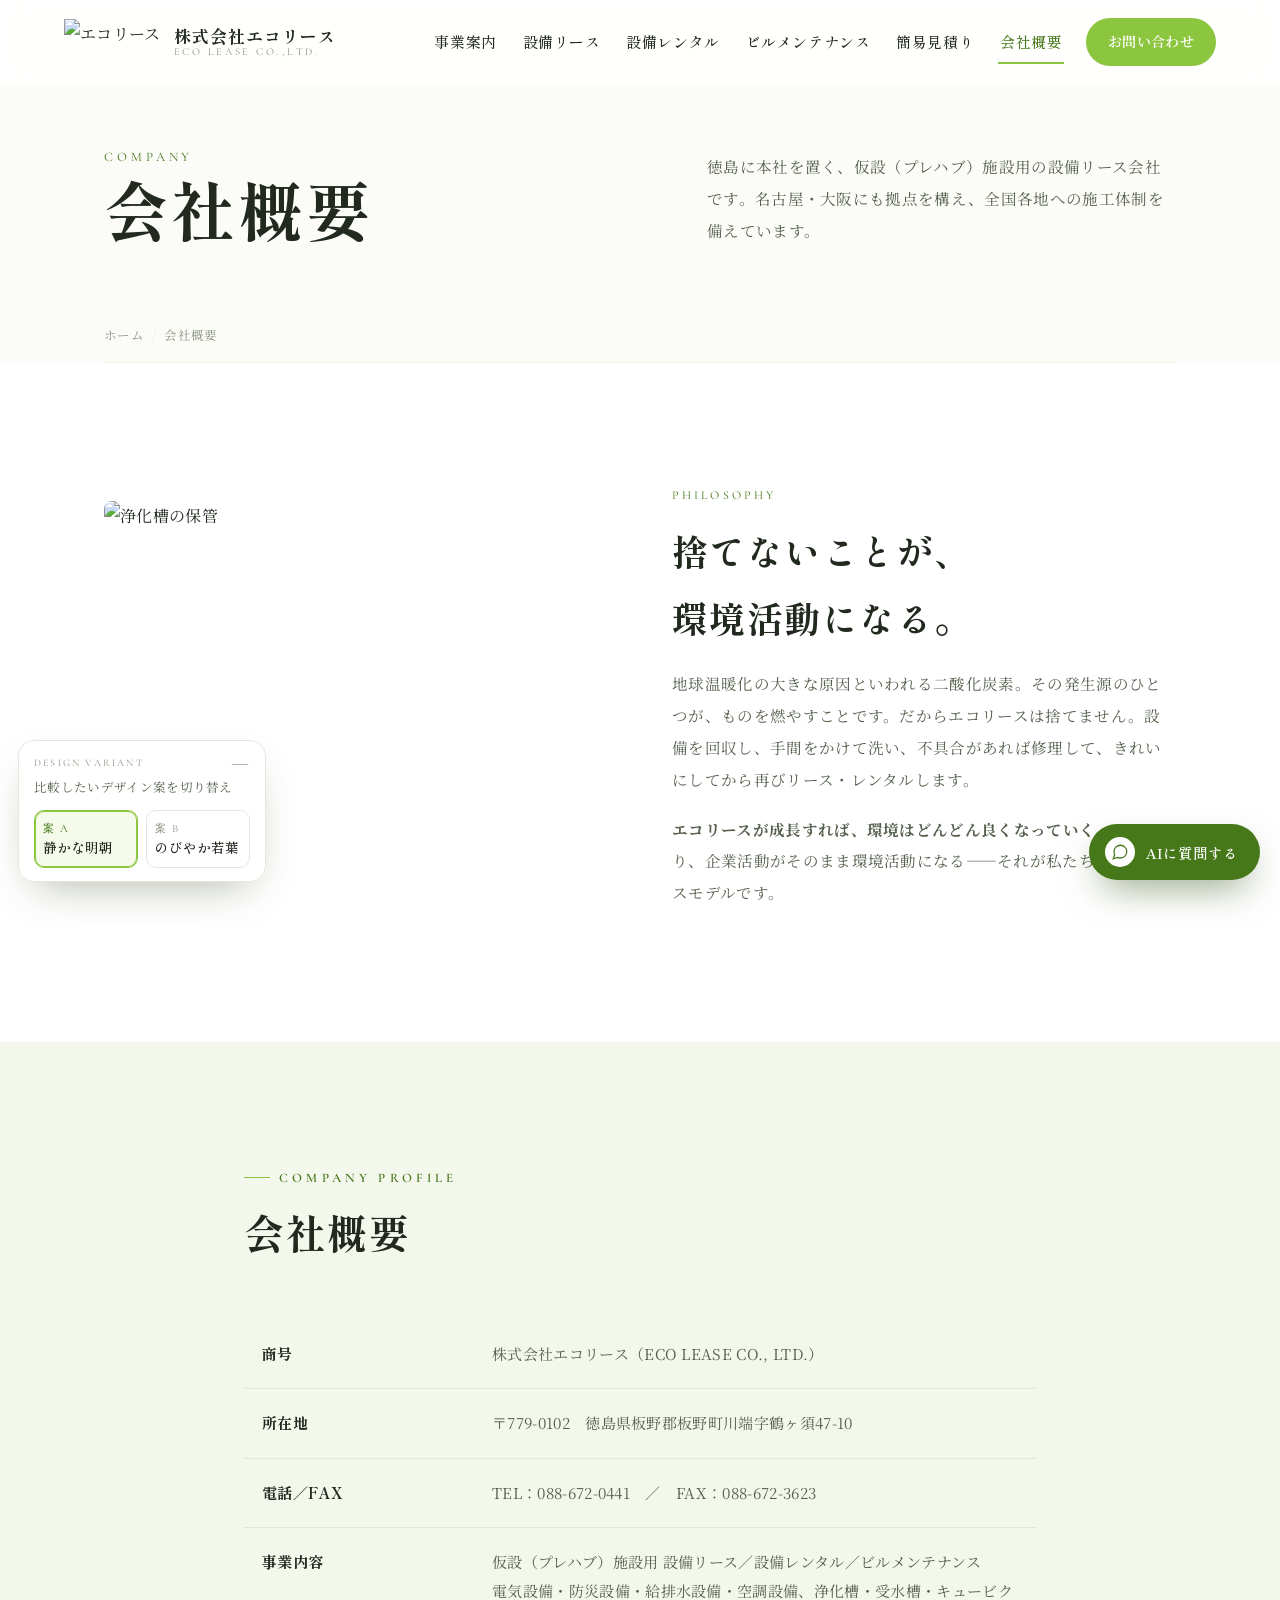
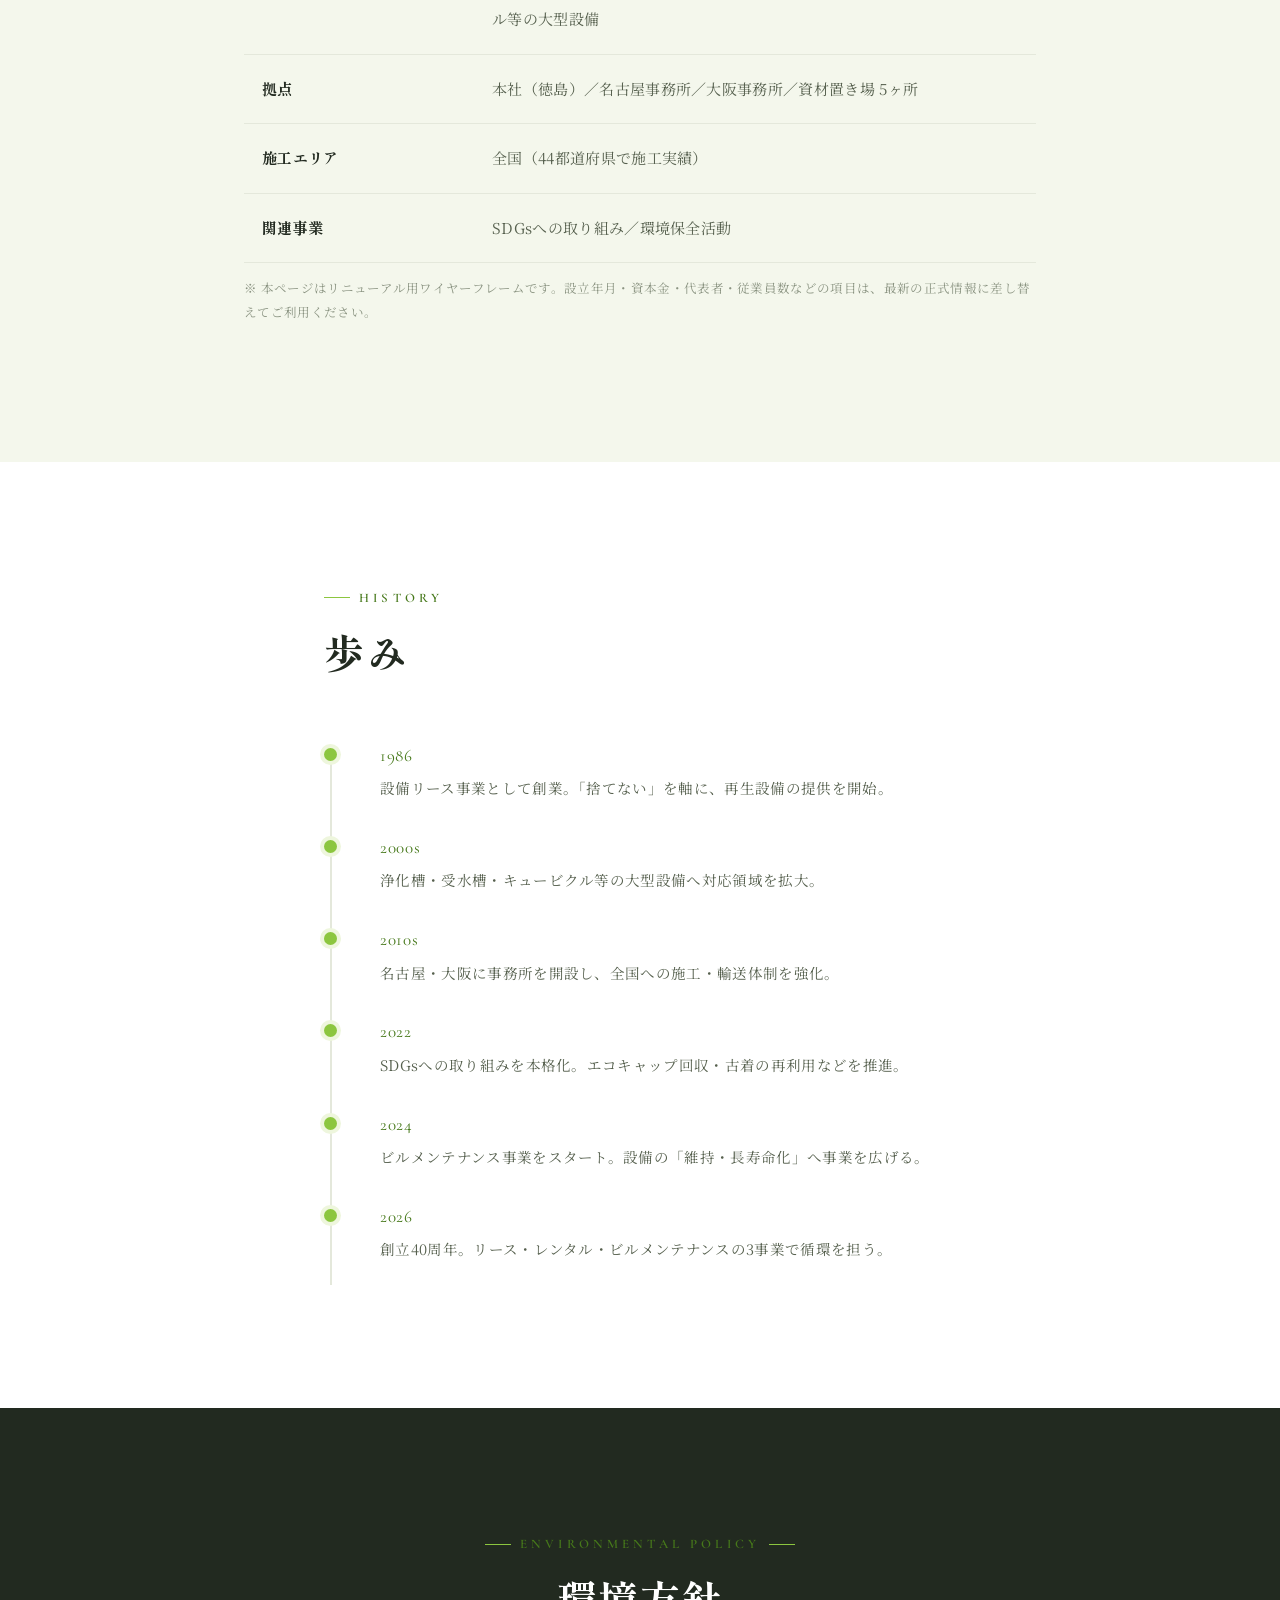
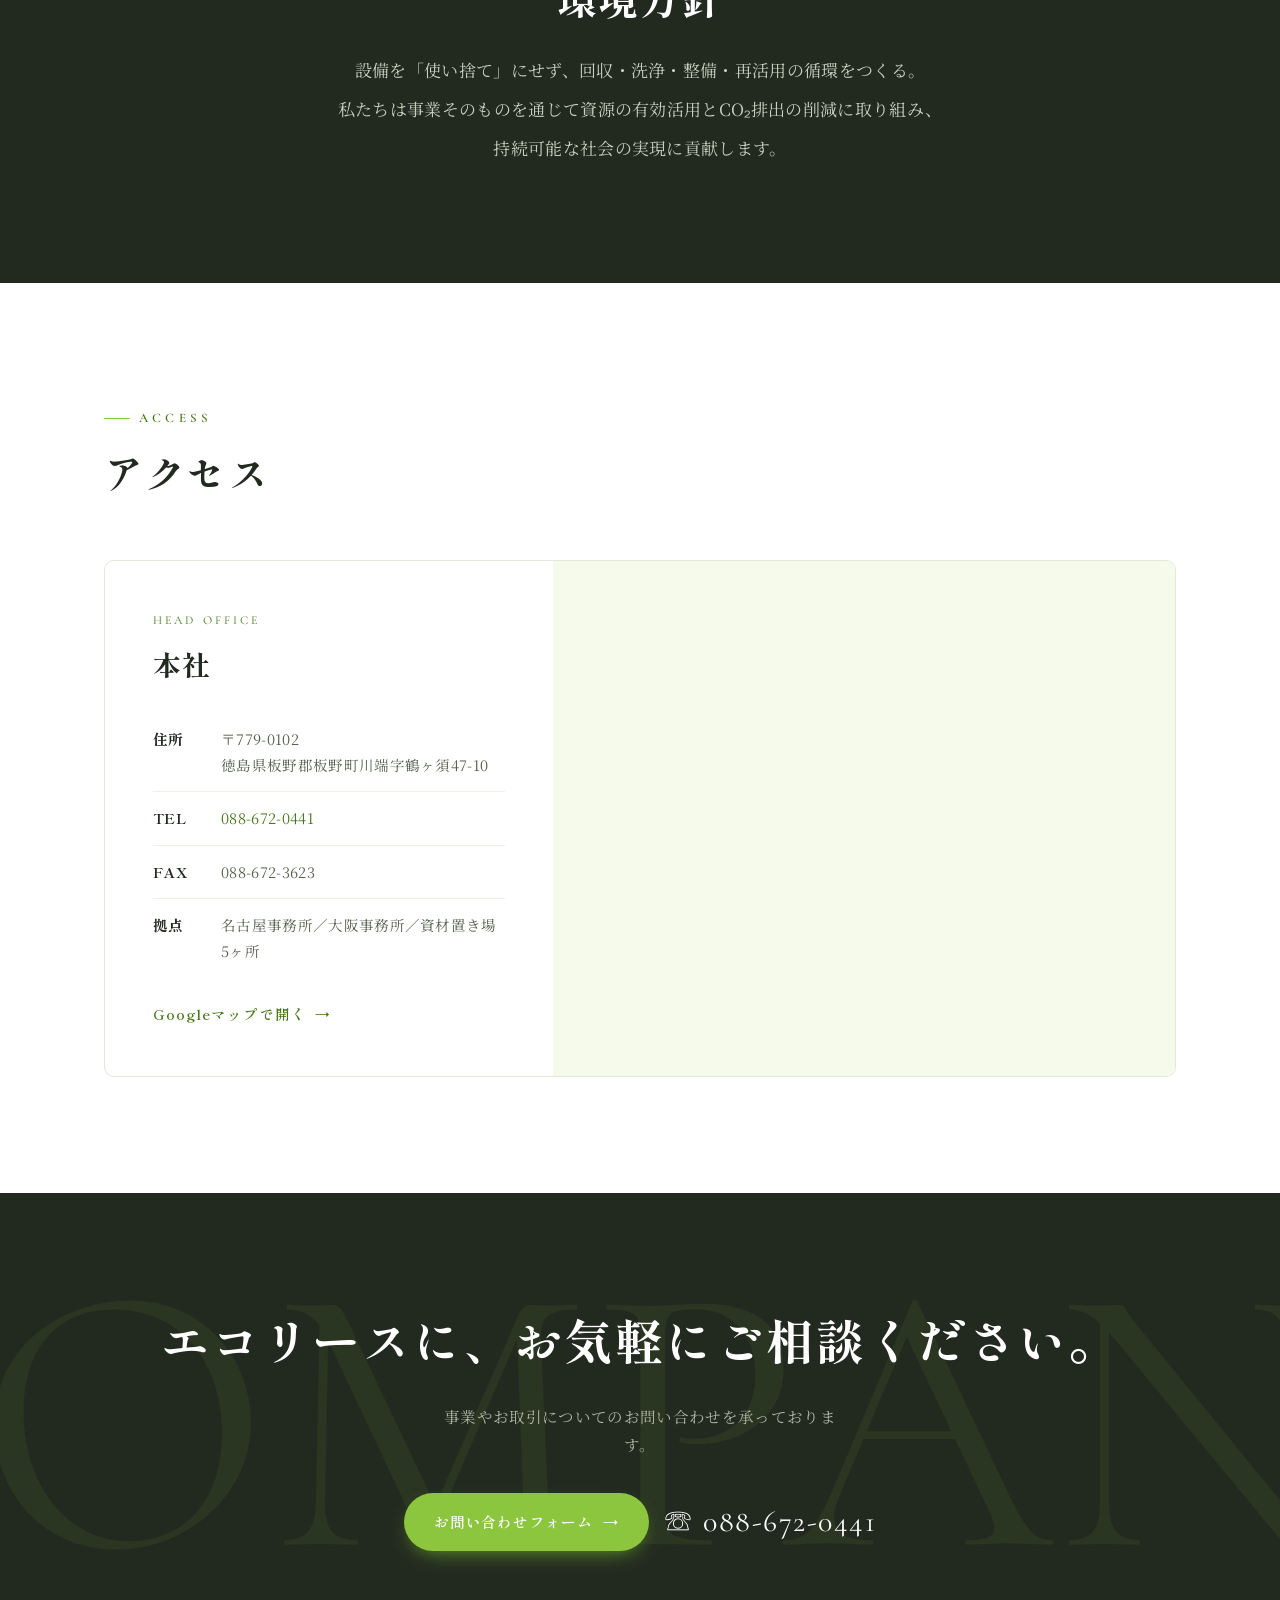
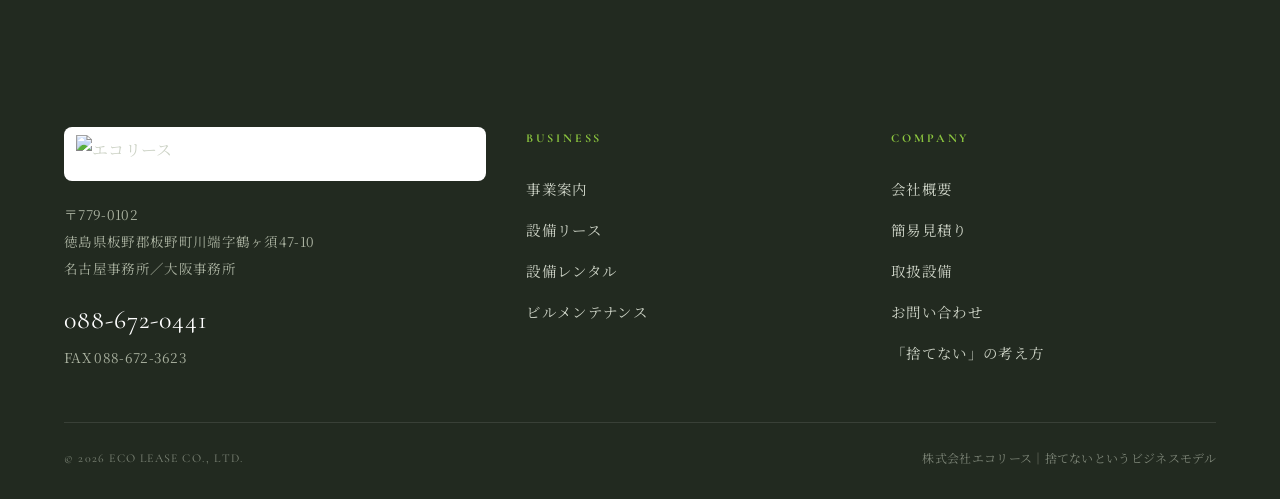
==== company.html @ 9f2ba658 "Add files via upload" ====
<!DOCTYPE html>
<html lang="ja" data-theme="a">
<head>
<meta charset="UTF-8">
<meta name="viewport" content="width=device-width, initial-scale=1.0">
<title>会社概要｜株式会社エコリース</title>
<meta name="description" content="株式会社エコリースの会社概要・沿革・環境方針。徳島県板野郡板野町に本社を置く、仮設施設用の設備リース会社です。">
<link rel="preconnect" href="https://fonts.googleapis.com">
<link rel="preconnect" href="https://fonts.gstatic.com" crossorigin>
<link rel="stylesheet" href="style.css">
</head>
<body data-screen-label="会社概要">

<header class="site-header">
  <div class="wrap-wide header-inner">
    <a href="index.html" class="brand">
      <img src="assets/img/logo.png" alt="エコリース">
      <span class="brand-txt"><b>株式会社エコリース</b><span>ECO LEASE CO.,LTD.</span></span>
    </a>
    <nav class="nav">
      <a href="jigyo.html" class="nav-link">事業案内</a>
      <a href="lease.html" class="nav-link">設備リース</a>
      <a href="rental.html" class="nav-link">設備レンタル</a>
      <a href="maintenance.html" class="nav-link">ビルメンテナンス</a>
      <a href="estimate.html" class="nav-link">簡易見積り</a>
      <a href="company.html" class="nav-link active">会社概要</a>
      <a href="contact.html" class="nav-cta">お問い合わせ</a>
    </nav>
    <button class="hamburger" aria-label="メニュー"><span></span><span></span><span></span></button>
  </div>
</header>
<div class="drawer">
  <a href="jigyo.html">事業案内<span class="en">Business</span></a>
  <a href="lease.html">設備リース<span class="en">Lease</span></a>
  <a href="rental.html">設備レンタル<span class="en">Rental</span></a>
  <a href="maintenance.html">ビルメンテナンス<span class="en">Maintenance</span></a>
  <a href="estimate.html">簡易見積り<span class="en">Estimate</span></a>
  <a href="company.html">会社概要<span class="en">Company</span></a>
  <a href="contact.html">お問い合わせ<span class="en">Contact</span></a>
</div>

<section class="page-hero">
  <div class="wrap">
    <div class="ph-inner">
      <div class="reveal">
        <span class="en">Company</span>
        <h1>会社概要</h1>
      </div>
      <p class="reveal d1">徳島に本社を置く、仮設（プレハブ）施設用の設備リース会社です。名古屋・大阪にも拠点を構え、全国各地への施工体制を備えています。</p>
    </div>
  </div>
  <div class="wrap"><div class="breadcrumb"><a href="index.html">ホーム</a><span>/</span>会社概要</div></div>
</section>

<!-- PHILOSOPHY -->
<section class="section">
  <div class="wrap split">
    <div class="split-media reveal"><img src="assets/img/johkasou.jpg" alt="浄化槽の保管"></div>
    <div class="split-body reveal d1">
      <span class="en">Philosophy</span>
      <h2>捨てないことが、<br>環境活動になる。</h2>
      <p>地球温暖化の大きな原因といわれる二酸化炭素。その発生源のひとつが、ものを燃やすことです。だからエコリースは捨てません。設備を回収し、手間をかけて洗い、不具合があれば修理して、きれいにしてから再びリース・レンタルします。</p>
      <p><strong>エコリースが成長すれば、環境はどんどん良くなっていく。</strong>つまり、企業活動がそのまま環境活動になる——それが私たちのビジネスモデルです。</p>
    </div>
  </div>
</section>

<!-- INFO TABLE -->
<section class="section tint">
  <div class="wrap" style="max-width:920px">
    <div class="sec-head reveal">
      <span class="eyebrow">Company Profile</span>
      <h2 class="jp">会社概要</h2>
    </div>
    <table class="info-table reveal d1">
      <tr><th>商号</th><td>株式会社エコリース（ECO LEASE CO., LTD.）</td></tr>
      <tr><th>所在地</th><td>〒779-0102　徳島県板野郡板野町川端字鶴ヶ須47-10</td></tr>
      <tr><th>電話／FAX</th><td>TEL：088-672-0441　／　FAX：088-672-3623</td></tr>
      <tr><th>事業内容</th><td>仮設（プレハブ）施設用 設備リース／設備レンタル／ビルメンテナンス<br>電気設備・防災設備・給排水設備・空調設備、浄化槽・受水槽・キュービクル等の大型設備</td></tr>
      <tr><th>拠点</th><td>本社（徳島）／名古屋事務所／大阪事務所／資材置き場 5ヶ所</td></tr>
      <tr><th>施工エリア</th><td>全国（44都道府県で施工実績）</td></tr>
      <tr><th>関連事業</th><td>SDGsへの取り組み／環境保全活動</td></tr>
    </table>
    <p class="form-note reveal d2" style="margin-top:14px">※ 本ページはリニューアル用ワイヤーフレームです。設立年月・資本金・代表者・従業員数などの項目は、最新の正式情報に差し替えてご利用ください。</p>
  </div>
</section>

<!-- HISTORY -->
<section class="section">
  <div class="wrap" style="max-width:760px">
    <div class="sec-head reveal">
      <span class="eyebrow">History</span>
      <h2 class="jp">歩み</h2>
    </div>
    <div class="history reveal d1">
      <div class="h-item"><div class="yr">1986</div><p>設備リース事業として創業。「捨てない」を軸に、再生設備の提供を開始。</p></div>
      <div class="h-item"><div class="yr">2000s</div><p>浄化槽・受水槽・キュービクル等の大型設備へ対応領域を拡大。</p></div>
      <div class="h-item"><div class="yr">2010s</div><p>名古屋・大阪に事務所を開設し、全国への施工・輸送体制を強化。</p></div>
      <div class="h-item"><div class="yr">2022</div><p>SDGsへの取り組みを本格化。エコキャップ回収・古着の再利用などを推進。</p></div>
      <div class="h-item"><div class="yr">2024</div><p>ビルメンテナンス事業をスタート。設備の「維持・長寿命化」へ事業を広げる。</p></div>
      <div class="h-item"><div class="yr">2026</div><p>創立40周年。リース・レンタル・ビルメンテナンスの3事業で循環を担う。</p></div>
    </div>
  </div>
</section>

<!-- ENV POLICY -->
<section class="section ink">
  <div class="wrap" style="max-width:840px;text-align:center">
    <div class="sec-head center reveal" style="margin-bottom:24px">
      <span class="eyebrow center">Environmental Policy</span>
      <h2 class="jp">環境方針</h2>
    </div>
    <p class="reveal d1" style="font-size:17px;line-height:2.3;color:#c8cfbe">設備を「使い捨て」にせず、回収・洗浄・整備・再活用の循環をつくる。<br>私たちは事業そのものを通じて資源の有効活用とCO₂排出の削減に取り組み、<br>持続可能な社会の実現に貢献します。</p>
  </div>
</section>

<!-- ACCESS / MAP -->
<section class="section">
  <div class="wrap">
    <div class="sec-head reveal">
      <span class="eyebrow">Access</span>
      <h2 class="jp">アクセス</h2>
    </div>
    <div class="access-grid reveal d1">
      <div class="access-info">
        <span class="en">Head Office</span>
        <h3>本社</h3>
        <div class="ar"><span class="k">住所</span><span class="v">〒779-0102<br>徳島県板野郡板野町川端字鶴ヶ須47-10</span></div>
        <div class="ar"><span class="k">TEL</span><span class="v"><a href="tel:0886720441">088-672-0441</a></span></div>
        <div class="ar"><span class="k">FAX</span><span class="v">088-672-3623</span></div>
        <div class="ar"><span class="k">拠点</span><span class="v">名古屋事務所／大阪事務所／資材置き場 5ヶ所</span></div>
        <div class="map-link">
          <a class="txtlink" href="https://www.google.com/maps?ll=34.138833,134.471973&z=16&t=m&hl=ja&gl=JP&cid=12205207893095225513" target="_blank" rel="noopener">Googleマップで開く <span class="arr">→</span></a>
        </div>
      </div>
      <div class="access-map">
        <iframe src="https://maps.google.com/maps?ll=34.138833,134.471973&q=34.138833,134.471973&z=16&output=embed&hl=ja" loading="lazy" referrerpolicy="no-referrer-when-downgrade" title="株式会社エコリース 所在地マップ"></iframe>
      </div>
    </div>
  </div>
</section>

<section class="cta-band">
  <div class="deco">COMPANY</div>
  <div class="wrap">
    <h2 class="reveal">エコリースに、お気軽にご相談ください。</h2>
    <p class="reveal d1">事業やお取引についてのお問い合わせを承っております。</p>
    <div class="cta-row reveal d2">
      <a href="contact.html" class="btn btn-primary">お問い合わせフォーム <span class="arr">→</span></a>
      <a href="tel:0886720441" class="tel-big">☏ 088-672-0441</a>
    </div>
  </div>
</section>

<footer class="site-footer">
  <div class="wrap-wide">
    <div class="footer-top">
      <div class="footer-brand">
        <img src="assets/img/logo.png" alt="エコリース">
        <p>〒779-0102<br>徳島県板野郡板野町川端字鶴ヶ須47-10<br>名古屋事務所／大阪事務所</p>
        <div class="tel">088-672-0441</div>
        <p>FAX 088-672-3623</p>
      </div>
      <div class="footer-col">
        <h4>Business</h4>
        <a href="jigyo.html">事業案内</a>
        <a href="lease.html">設備リース</a>
        <a href="rental.html">設備レンタル</a>
        <a href="maintenance.html">ビルメンテナンス</a>
      </div>
      <div class="footer-col">
        <h4>Company</h4>
        <a href="company.html">会社概要</a>
        <a href="estimate.html">簡易見積り</a>
        <a href="index.html#equip">取扱設備</a>
        <a href="contact.html">お問い合わせ</a>
        <a href="index.html#business">「捨てない」の考え方</a>
      </div>
    </div>
    <div class="footer-bottom">
      <span class="latin">© <span id="yr">2026</span> ECO LEASE CO., LTD.</span>
      <span>株式会社エコリース｜捨てないというビジネスモデル</span>
    </div>
  </div>
</footer>

<script src="script.js"></script>
</body>
</html>
---- style.css ----
@import url('https://fonts.googleapis.com/css2?family=Shippori+Mincho:wght@400;500;600;700;800&family=Noto+Serif+JP:wght@300;400;500;600;700&family=Cormorant+Garamond:ital,wght@0,400;0,500;0,600;1,400&display=swap');

/* =========================================================
   エコリース — Site Renewal Wireframe / Hi-fi
   Visual system: 白背景 / 黄緑アクセント / 明朝体
   Two art directions toggled via html[data-theme="a"|"b"]
   ========================================================= */

:root{
  --white:#ffffff;
  --paper:#fbfcf8;
  --paper-2:#f4f7ec;
  --ink:#222a20;
  --ink-soft:#56604e;
  --ink-faint:#8a9381;
  --line:#e4e8db;
  --line-soft:#eef1e8;

  --green:#8cc63f;        /* 黄緑 accent (logo) */
  --green-2:#74b52c;
  --green-deep:#46781a;   /* dark green for text contrast */
  --green-pale:#eef6dd;
  --green-wash:#e2efc8;
  --green-mist:#f5faea;
  --orange:#ef8a3c;       /* logo katakana — used very sparingly */

  --serif:"Shippori Mincho","Noto Serif JP",serif;
  --serif-body:"Noto Serif JP","Shippori Mincho",serif;
  --latin:"Cormorant Garamond",serif;

  --maxw:1200px;
  --gutter:clamp(20px,5vw,64px);
  --radius:4px;
  --ease:cubic-bezier(.2,.7,.2,1);

  --accent:var(--green);
  --accent-deep:var(--green-deep);
}

*{box-sizing:border-box;margin:0;padding:0}
html{scroll-behavior:smooth}
body{
  font-family:var(--serif-body);
  color:var(--ink);
  background:var(--white);
  line-height:1.85;
  font-size:16px;
  -webkit-font-smoothing:antialiased;
  letter-spacing:.02em;
  overflow-x:hidden;
}
img{display:block;max-width:100%}
a{color:inherit;text-decoration:none}
button{font-family:inherit;cursor:pointer;border:none;background:none}
::selection{background:var(--green-wash);color:var(--ink)}

.wrap{max-width:var(--maxw);margin:0 auto;padding-inline:var(--gutter)}
.wrap-wide{max-width:1440px;margin:0 auto;padding-inline:var(--gutter)}

/* ---------- Eyebrow / section labels ---------- */
.eyebrow{
  font-family:var(--latin);
  font-weight:600;
  letter-spacing:.32em;
  text-transform:uppercase;
  color:var(--accent-deep);
  font-size:13px;
  display:inline-flex;align-items:center;gap:.7em;
}
.eyebrow::before{
  content:"";width:26px;height:1px;background:var(--accent);
}
.eyebrow.center{justify-content:center}
.eyebrow.center::after{content:"";width:26px;height:1px;background:var(--accent)}

.sec-head{margin-bottom:clamp(36px,5vw,60px)}
.sec-head .jp{
  font-family:var(--serif);
  font-weight:700;
  font-size:clamp(26px,3.6vw,40px);
  line-height:1.4;
  margin-top:14px;
  letter-spacing:.04em;
}
.sec-head .lead{
  color:var(--ink-soft);font-size:15.5px;margin-top:18px;max-width:52ch;
}
.sec-head.center{text-align:center}
.sec-head.center .lead{margin-inline:auto}

/* ---------- Buttons ---------- */
.btn{
  display:inline-flex;align-items:center;gap:.7em;
  font-family:var(--serif);font-weight:600;font-size:15px;
  padding:15px 30px;border-radius:999px;
  transition:.4s var(--ease);letter-spacing:.06em;white-space:nowrap;
}
.btn .arr{transition:transform .4s var(--ease)}
.btn:hover .arr{transform:translateX(5px)}
.btn-primary{background:var(--accent);color:#fff;box-shadow:0 8px 22px -10px var(--green-2)}
.btn-primary:hover{background:var(--green-2);box-shadow:0 12px 26px -10px var(--green-2)}
.btn-ghost{border:1px solid var(--line);color:var(--ink);background:#fff}
.btn-ghost:hover{border-color:var(--accent);color:var(--accent-deep)}
.btn-light{background:#fff;color:var(--ink)}
.btn-light:hover{color:var(--accent-deep)}

.txtlink{
  display:inline-flex;align-items:center;gap:.6em;
  font-family:var(--serif);font-weight:600;color:var(--accent-deep);
  font-size:14.5px;letter-spacing:.06em;
}
.txtlink .arr{transition:transform .4s var(--ease)}
.txtlink:hover .arr{transform:translateX(5px)}

/* =========================================================
   HEADER
   ========================================================= */
.site-header{
  position:fixed;inset:0 0 auto 0;z-index:80;
  background:rgba(255,255,255,.82);
  backdrop-filter:saturate(1.4) blur(14px);
  border-bottom:1px solid transparent;
  transition:.4s var(--ease);
}
.site-header.scrolled{border-bottom-color:var(--line);background:rgba(255,255,255,.94)}
.header-inner{
  display:flex;align-items:center;justify-content:space-between;
  height:84px;transition:height .4s var(--ease);
}
.site-header.scrolled .header-inner{height:68px}
.brand{display:flex;align-items:center;gap:13px}
.brand img{height:46px;width:auto;transition:height .4s var(--ease)}
.site-header.scrolled .brand img{height:38px}
.brand .brand-txt{display:flex;flex-direction:column;line-height:1.2}
.brand .brand-txt b{font-family:var(--serif);font-weight:700;font-size:17px;letter-spacing:.06em;white-space:nowrap}
.brand .brand-txt span{font-family:var(--latin);font-size:10.5px;letter-spacing:.26em;color:var(--ink-faint);text-transform:uppercase;white-space:nowrap}

.nav{display:flex;align-items:center;gap:clamp(13px,1.7vw,28px)}
.nav a.nav-link{
  font-family:var(--serif);font-weight:500;font-size:15px;letter-spacing:.04em;white-space:nowrap;
  position:relative;padding:6px 2px;color:var(--ink);
}
.nav a.nav-link::after{
  content:"";position:absolute;left:0;bottom:-2px;height:1.5px;width:0;
  background:var(--accent);transition:width .35s var(--ease);
}
.nav a.nav-link:hover::after,.nav a.nav-link.active::after{width:100%}
.nav a.nav-link.active{color:var(--accent-deep)}
.nav .nav-cta{
  background:var(--accent);color:#fff;padding:11px 22px;border-radius:999px;
  font-size:14px;font-weight:600;transition:.35s var(--ease);
}
.nav .nav-cta:hover{background:var(--green-2)}

.hamburger{display:none;width:46px;height:46px;flex-direction:column;justify-content:center;align-items:center;gap:6px}
.hamburger span{width:26px;height:1.6px;background:var(--ink);transition:.35s var(--ease)}
.hamburger.open span:nth-child(1){transform:translateY(7.6px) rotate(45deg)}
.hamburger.open span:nth-child(2){opacity:0}
.hamburger.open span:nth-child(3){transform:translateY(-7.6px) rotate(-45deg)}

/* mobile drawer */
.drawer{
  position:fixed;inset:0;z-index:79;background:rgba(255,255,255,.98);
  backdrop-filter:blur(8px);padding:110px var(--gutter) 50px;
  transform:translateY(-100%);opacity:0;visibility:hidden;
  transition:.5s var(--ease);display:flex;flex-direction:column;
}
.drawer.open{transform:translateY(0);opacity:1;visibility:visible}
.drawer a{
  font-family:var(--serif);font-size:24px;font-weight:600;padding:18px 0;
  border-bottom:1px solid var(--line-soft);display:flex;align-items:baseline;gap:14px;
}
.drawer a .en{font-family:var(--latin);font-size:12px;letter-spacing:.2em;color:var(--accent-deep);text-transform:uppercase}

/* =========================================================
   FOOTER
   ========================================================= */
.site-footer{background:var(--ink);color:#cdd3c6;padding:74px 0 30px;margin-top:0}
.footer-top{display:grid;grid-template-columns:1.3fr 1fr 1fr;gap:40px;padding-bottom:48px;border-bottom:1px solid rgba(255,255,255,.1)}
.footer-brand img{height:54px;background:#fff;border-radius:8px;padding:8px 12px;margin-bottom:20px}
.footer-brand p{font-size:13.5px;line-height:2;color:#aab2a0}
.footer-brand .tel{font-family:var(--latin);font-size:26px;color:#fff;letter-spacing:.04em;margin-top:14px}
.footer-col h4{font-family:var(--latin);font-size:12px;letter-spacing:.24em;color:var(--green);margin-bottom:20px;text-transform:uppercase}
.footer-col a{display:block;font-size:14.5px;padding:7px 0;color:#cdd3c6;transition:.3s}
.footer-col a:hover{color:var(--green);padding-left:6px}
.footer-bottom{display:flex;justify-content:space-between;align-items:center;padding-top:24px;font-size:12px;color:#7e8678;flex-wrap:wrap;gap:10px}
.footer-bottom .latin{font-family:var(--latin);letter-spacing:.1em}

/* =========================================================
   DESIGN-VARIANT SWITCHER (tool overlay)
   ========================================================= */
.variant-dock{
  position:fixed;left:18px;bottom:18px;z-index:120;
  background:rgba(255,255,255,.92);backdrop-filter:blur(14px);
  border:1px solid var(--line);border-radius:16px;
  box-shadow:0 18px 44px -18px rgba(40,60,20,.4);
  padding:13px 15px;width:248px;font-family:var(--serif-body);
  transition:.4s var(--ease);
}
.variant-dock.min{width:auto;padding:11px 14px}
.variant-dock .vd-label{font-family:var(--latin);font-size:10px;letter-spacing:.22em;text-transform:uppercase;color:var(--ink-faint);display:flex;justify-content:space-between;align-items:center}
.variant-dock .vd-min{font-family:var(--serif);font-size:16px;color:var(--ink-faint);cursor:pointer;line-height:1}
.variant-dock .vd-title{font-size:12.5px;color:var(--ink-soft);margin:3px 0 11px}
.variant-dock .vd-btns{display:grid;grid-template-columns:1fr 1fr;gap:8px}
.variant-dock .vd-btns button{
  border:1px solid var(--line);border-radius:10px;padding:10px 8px;text-align:left;
  transition:.3s var(--ease);background:#fff;
}
.variant-dock .vd-btns button .b-en{font-family:var(--latin);font-size:11px;letter-spacing:.14em;color:var(--ink-faint);display:block}
.variant-dock .vd-btns button .b-jp{font-family:var(--serif);font-size:13.5px;font-weight:600;color:var(--ink);display:block;margin-top:1px}
.variant-dock .vd-btns button.on{border-color:var(--green);background:var(--green-mist);box-shadow:0 0 0 1px var(--green) inset}
.variant-dock .vd-btns button.on .b-en{color:var(--green-deep)}
.variant-dock.min .vd-title,.variant-dock.min .vd-btns{display:none}

/* =========================================================
   REVEAL ANIMATION  (gated behind html.anim — only active where
   CSS motion actually runs; content is visible by default so it
   can never get stuck hidden in a paused/embedded frame)
   ========================================================= */
html.anim .reveal{opacity:0;transform:translateY(26px);transition:opacity .9s var(--ease),transform .9s var(--ease)}
html.anim .reveal.in{opacity:1;transform:none}
html.anim .reveal.d1{transition-delay:.08s}html.anim .reveal.d2{transition-delay:.16s}html.anim .reveal.d3{transition-delay:.24s}html.anim .reveal.d4{transition-delay:.32s}
@media (prefers-reduced-motion:reduce){html.anim .reveal{opacity:1;transform:none;transition:none}}

/* =========================================================
   HERO  (shared markup, theme-styled)
   ========================================================= */
.hero{position:relative;padding-top:84px;overflow:hidden}
.hero-inner{display:grid;gap:40px;align-items:center;padding-block:clamp(46px,7vw,92px)}
.hero-eyebrow{font-family:var(--latin);font-weight:600;letter-spacing:.3em;text-transform:uppercase;font-size:13px;color:var(--accent-deep)}
.hero h1{
  font-family:var(--serif);font-weight:800;
  font-size:clamp(40px,7.6vw,90px);line-height:1.16;letter-spacing:.04em;
  margin:22px 0 8px;
}
.hero h1 .dim{color:var(--accent)}
.hero .sub{font-size:clamp(15px,1.7vw,18px);color:var(--ink-soft);line-height:2.05;max-width:40ch;margin-top:18px}
.hero .hero-cta{display:flex;gap:14px;margin-top:34px;flex-wrap:wrap}
.hero-figs{position:relative}

/* THEME A — 静かな明朝 (editorial / calm) */
html[data-theme="a"] .hero{background:linear-gradient(180deg,#fff 0%,var(--paper) 100%)}
html[data-theme="a"] .hero-inner{grid-template-columns:1.05fr .95fr}
html[data-theme="a"] .hero-figs{display:grid;grid-template-columns:1.4fr 1fr;grid-template-rows:auto auto;gap:14px;height:min(70vh,560px)}
html[data-theme="a"] .hero-figs .f{overflow:hidden;border-radius:2px}
html[data-theme="a"] .hero-figs .f img{width:100%;height:100%;object-fit:cover;filter:saturate(1.02)}
html[data-theme="a"] .hero-figs .f1{grid-row:1/3}
html[data-theme="a"] .hero h1{font-weight:700}
html[data-theme="a"] .hero .sub{border-left:2px solid var(--green);padding-left:20px}

/* THEME B — のびやか若葉 (fresh / energetic) */
html[data-theme="b"] .hero{background:radial-gradient(120% 90% at 80% 0%,var(--green-mist) 0%,#fff 60%)}
html[data-theme="b"] .hero-inner{grid-template-columns:1fr 1fr}
html[data-theme="b"] .hero h1{font-weight:800}
html[data-theme="b"] .hero .lead-badge{
  display:inline-block;background:var(--green-pale);color:var(--green-deep);
  font-family:var(--serif);font-weight:600;font-size:13px;padding:7px 16px;border-radius:999px;letter-spacing:.08em;
}
html[data-theme="b"] .hero-figs{height:min(74vh,600px)}
html[data-theme="b"] .hero-figs .blob{
  position:absolute;inset:0;background:var(--green);border-radius:46% 54% 58% 42%/52% 44% 56% 48%;
  transform:rotate(-6deg) scale(1.02);
}
html[data-theme="b"] .hero-figs .blob-2{background:var(--green-wash);inset:8% -6% -6% 10%;border-radius:54% 46% 42% 58%/46% 56% 44% 54%;z-index:-1}
html[data-theme="b"] .hero-figs .f{
  position:absolute;overflow:hidden;border-radius:140px 140px 24px 24px;border:7px solid #fff;
  box-shadow:0 30px 60px -28px rgba(60,90,20,.5);
}
html[data-theme="b"] .hero-figs .f img{width:100%;height:100%;object-fit:cover}
html[data-theme="b"] .hero-figs .f1{inset:6% 30% 18% 6%;}
html[data-theme="b"] .hero-figs .f2{width:42%;aspect-ratio:3/4;right:2%;bottom:6%;border-radius:24px 24px 120px 120px}
.theme-only-b{display:none}
html[data-theme="b"] .theme-only-b{display:block}
.theme-only-a{display:block}
html[data-theme="b"] .theme-only-a{display:none}

/* hero scrolling marquee strip */
.hero-strip{border-top:1px solid var(--line);border-bottom:1px solid var(--line);overflow:hidden;white-space:nowrap;background:#fff}
.hero-strip .track{display:inline-flex;gap:46px;padding:15px 0;animation:marq 32s linear infinite;font-family:var(--serif);color:var(--ink-faint)}
.hero-strip .track span{display:inline-flex;align-items:center;gap:46px;font-size:15px;letter-spacing:.1em}
.hero-strip .track span::after{content:"●";color:var(--green);font-size:7px}
@keyframes marq{to{transform:translateX(-50%)}}
@media (prefers-reduced-motion:reduce){.hero-strip .track{animation:none}}

/* =========================================================
   SECTION — message / not throw away
   ========================================================= */
.section{padding-block:clamp(64px,9vw,128px)}
.section.tint{background:var(--paper-2)}
.section.mist{background:var(--green-mist)}
.section.ink{background:var(--ink);color:#dfe4d8}
.section.ink .sec-head .jp{color:#fff}
.section.ink .sec-head .lead{color:#aab2a0}

.message{display:grid;grid-template-columns:auto 1fr;gap:clamp(30px,6vw,80px);align-items:center}
.message .vtxt{
  writing-mode:vertical-rl;font-family:var(--serif);font-weight:700;
  font-size:clamp(30px,4.4vw,52px);line-height:1.5;letter-spacing:.14em;
  height:max-content;
}
.message .vtxt em{font-style:normal;color:var(--accent);}
.message .m-body p{font-size:16.5px;line-height:2.2;color:var(--ink-soft);margin-bottom:22px;max-width:48ch}
.message .m-body p strong{color:var(--ink);font-weight:600}
@media(max-width:760px){
  .message{grid-template-columns:1fr}
  .message .vtxt{writing-mode:horizontal-tb;font-size:30px;line-height:1.6}
}

/* =========================================================
   3 BUSINESSES (key section)
   ========================================================= */
.biz-list{display:grid;gap:26px}
.biz-row{
  display:grid;grid-template-columns:1.1fr 1fr;gap:0;align-items:stretch;
  border:1px solid var(--line);border-radius:6px;overflow:hidden;background:#fff;
  transition:.5s var(--ease);
}
.biz-row:hover{border-color:var(--green);box-shadow:0 24px 50px -30px rgba(60,90,20,.45);transform:translateY(-3px)}
.biz-row:nth-child(even){grid-template-columns:1fr 1.1fr}
.biz-row:nth-child(even) .biz-media{order:2}
.biz-media{position:relative;min-height:300px;overflow:hidden}
.biz-media img{position:absolute;inset:0;width:100%;height:100%;object-fit:cover;transition:transform 1s var(--ease)}
.biz-row:hover .biz-media img{transform:scale(1.06)}
.biz-media .num{
  position:absolute;left:22px;top:18px;font-family:var(--latin);font-size:60px;font-weight:500;
  color:#fff;line-height:1;text-shadow:0 4px 18px rgba(0,0,0,.35)}
.biz-body{padding:clamp(28px,3.6vw,52px);display:flex;flex-direction:column;justify-content:center}
.biz-body .en{font-family:var(--latin);font-size:12px;letter-spacing:.26em;text-transform:uppercase;color:var(--accent-deep)}
.biz-body h3{font-family:var(--serif);font-weight:700;font-size:clamp(24px,2.8vw,32px);margin:10px 0 14px;letter-spacing:.04em}
.biz-body p{color:var(--ink-soft);font-size:15.5px;line-height:2;margin-bottom:14px}
.biz-body .tags{display:flex;flex-wrap:wrap;gap:8px;margin-bottom:22px}
.biz-body .tags span{font-size:12.5px;color:var(--green-deep);background:var(--green-pale);padding:5px 13px;border-radius:999px}
@media(max-width:780px){
  .biz-row,.biz-row:nth-child(even){grid-template-columns:1fr}
  .biz-row:nth-child(even) .biz-media{order:0}
  .biz-media{min-height:230px}
}

/* =========================================================
   CYCLE DIAGRAM — 捨てない循環
   ========================================================= */
.cycle{display:grid;grid-template-columns:repeat(6,1fr);gap:14px;margin-top:20px}
.cycle .step{
  position:relative;text-align:center;padding:30px 14px 26px;border-radius:8px;background:#fff;
  border:1px solid var(--line);transition:.4s var(--ease);
}
.cycle .step:hover{border-color:var(--green);transform:translateY(-4px)}
.cycle .step .n{font-family:var(--latin);font-size:12px;letter-spacing:.18em;color:var(--accent-deep)}
.cycle .step .ic{width:48px;height:48px;margin:12px auto 14px;color:var(--green-deep)}
.cycle .step .ic svg{width:100%;height:100%;stroke:currentColor;stroke-width:1.4;fill:none}
.cycle .step h4{font-family:var(--serif);font-size:16px;font-weight:700;letter-spacing:.04em}
.cycle .step p{font-size:12.5px;color:var(--ink-faint);margin-top:6px;line-height:1.7}
.cycle .step::after{
  content:"";position:absolute;right:-11px;top:50%;width:16px;height:16px;
  border-top:1.5px solid var(--green);border-right:1.5px solid var(--green);
  transform:translateY(-50%) rotate(45deg);z-index:2;
}
.cycle .step:last-child::after{
  content:"⟲";border:none;font-size:22px;color:var(--green);right:50%;top:auto;bottom:-30px;transform:translateX(50%) rotate(0)}
@media(max-width:900px){.cycle{grid-template-columns:repeat(2,1fr)}.cycle .step::after{display:none}}

/* =========================================================
   EQUIPMENT GALLERY
   ========================================================= */
.equip-grid{display:grid;grid-template-columns:repeat(3,1fr);gap:18px}
.equip-card{position:relative;border-radius:6px;overflow:hidden;aspect-ratio:4/3;background:#000}
.equip-card img{width:100%;height:100%;object-fit:cover;transition:transform 1s var(--ease);opacity:.96}
.equip-card:hover img{transform:scale(1.07)}
.equip-card .cap{
  position:absolute;inset:auto 0 0 0;padding:34px 18px 16px;color:#fff;
  background:linear-gradient(180deg,transparent,rgba(20,28,16,.82));
}
.equip-card .cap .cat{font-family:var(--latin);font-size:10.5px;letter-spacing:.2em;text-transform:uppercase;color:var(--green)}
.equip-card .cap h4{font-family:var(--serif);font-size:19px;font-weight:600;letter-spacing:.05em;margin-top:3px}
@media(max-width:820px){.equip-grid{grid-template-columns:repeat(2,1fr)}}
@media(max-width:520px){.equip-grid{grid-template-columns:1fr}}

/* =========================================================
   STRENGTHS
   ========================================================= */
.strength-grid{display:grid;grid-template-columns:repeat(4,1fr);gap:1px;background:var(--line);border:1px solid var(--line);border-radius:8px;overflow:hidden}
.strength-grid .cell{background:#fff;padding:38px 28px;transition:.4s var(--ease)}
.strength-grid .cell:hover{background:var(--green-mist)}
.strength-grid .cell .n{font-family:var(--latin);font-size:13px;letter-spacing:.2em;color:var(--accent-deep)}
.strength-grid .cell .ic{width:42px;height:42px;margin:16px 0 16px;color:var(--green-deep)}
.strength-grid .cell .ic svg{width:100%;height:100%;stroke:currentColor;stroke-width:1.4;fill:none}
.strength-grid .cell h4{font-family:var(--serif);font-size:19px;font-weight:700;margin-bottom:10px;letter-spacing:.04em}
.strength-grid .cell p{font-size:14px;color:var(--ink-soft);line-height:1.95}
@media(max-width:900px){.strength-grid{grid-template-columns:repeat(2,1fr)}}
@media(max-width:520px){.strength-grid{grid-template-columns:1fr}}

/* stat band */
.stats{display:grid;grid-template-columns:repeat(4,1fr);gap:30px;text-align:center}
.stats .stat .v{font-family:var(--latin);font-size:clamp(44px,6vw,68px);font-weight:600;color:var(--green);line-height:1}
.stats .stat .v small{font-size:.42em;color:var(--ink);margin-left:4px;font-family:var(--serif)}
.stats .stat .k{font-family:var(--serif);font-size:14.5px;color:var(--ink-soft);margin-top:10px;letter-spacing:.06em}
@media(max-width:680px){.stats{grid-template-columns:1fr 1fr;gap:36px 16px}}

/* =========================================================
   CTA band
   ========================================================= */
.cta-band{position:relative;overflow:hidden;background:var(--ink);color:#fff;text-align:center;padding-block:clamp(60px,8vw,104px)}
.cta-band .deco{position:absolute;font-family:var(--latin);font-size:30vw;color:rgba(140,198,63,.07);top:50%;left:50%;transform:translate(-50%,-50%);white-space:nowrap;pointer-events:none}
.cta-band h2{font-family:var(--serif);font-weight:700;font-size:clamp(28px,4.4vw,48px);position:relative;letter-spacing:.05em}
.cta-band p{color:#aeb6a4;margin:18px auto 0;max-width:46ch;position:relative;font-size:15.5px}
.cta-band .cta-row{display:flex;gap:14px;justify-content:center;margin-top:34px;position:relative;flex-wrap:wrap}
.cta-band .tel-big{font-family:var(--latin);font-size:30px;color:#fff;letter-spacing:.05em;display:inline-flex;align-items:center;gap:10px}

/* =========================================================
   SUBPAGE — page hero
   ========================================================= */
.page-hero{position:relative;padding:140px 0 0;background:var(--paper)}
html[data-theme="b"] .page-hero{background:radial-gradient(120% 100% at 90% 0%,var(--green-mist),var(--paper))}
.page-hero .ph-inner{display:grid;grid-template-columns:1.2fr 1fr;gap:40px;align-items:end;padding-bottom:clamp(40px,5vw,70px)}
.page-hero h1{font-family:var(--serif);font-weight:800;font-size:clamp(34px,5.4vw,64px);letter-spacing:.05em;line-height:1.2}
.page-hero .en{font-family:var(--latin);font-size:13px;letter-spacing:.3em;text-transform:uppercase;color:var(--accent-deep)}
.page-hero p{color:var(--ink-soft);font-size:15.5px;line-height:2.05;margin-top:8px}
.breadcrumb{font-size:12.5px;color:var(--ink-faint);padding:14px 0;border-bottom:1px solid var(--line-soft);font-family:var(--serif-body)}
.breadcrumb a:hover{color:var(--accent-deep)}
.breadcrumb span{margin:0 8px;color:var(--line)}

/* prose */
.prose p{font-size:16px;line-height:2.15;color:var(--ink-soft);margin-bottom:22px}
.prose h2{font-family:var(--serif);font-size:clamp(22px,3vw,30px);font-weight:700;margin:10px 0 20px;letter-spacing:.04em}
.prose strong{color:var(--ink);font-weight:600}

/* feature split */
.split{display:grid;grid-template-columns:1fr 1fr;gap:clamp(30px,5vw,70px);align-items:center}
.split.rev .split-media{order:2}
.split-media{border-radius:8px;overflow:hidden;aspect-ratio:5/4}
.split-media img{width:100%;height:100%;object-fit:cover}
.split-body .en{font-family:var(--latin);font-size:12px;letter-spacing:.26em;text-transform:uppercase;color:var(--accent-deep)}
.split-body h2{font-family:var(--serif);font-size:clamp(24px,3.2vw,36px);font-weight:700;margin:10px 0 18px;letter-spacing:.04em}
.split-body p{color:var(--ink-soft);font-size:15.5px;line-height:2.05;margin-bottom:18px}
@media(max-width:780px){.split,.split.rev{grid-template-columns:1fr}.split.rev .split-media{order:0}}

/* numbered flow */
.flow{display:grid;gap:0;counter-reset:fl}
.flow .fl-item{display:grid;grid-template-columns:auto 1fr;gap:26px;padding:26px 0;border-bottom:1px solid var(--line-soft)}
.flow .fl-item .fl-n{
  counter-increment:fl;width:54px;height:54px;border-radius:50%;border:1.5px solid var(--green);
  display:grid;place-items:center;font-family:var(--latin);font-size:20px;color:var(--green-deep);flex-shrink:0;
}
.flow .fl-item .fl-n::before{content:counter(fl,decimal-leading-zero)}
.flow .fl-item h4{font-family:var(--serif);font-size:19px;font-weight:700;margin-bottom:6px}
.flow .fl-item p{font-size:14.5px;color:var(--ink-soft);line-height:1.95}

/* feature checklist cards */
.feat-grid{display:grid;grid-template-columns:repeat(3,1fr);gap:18px}
.feat-card{background:#fff;border:1px solid var(--line);border-radius:8px;padding:32px 26px;transition:.4s var(--ease)}
.feat-card:hover{border-color:var(--green);transform:translateY(-4px);box-shadow:0 22px 44px -28px rgba(60,90,20,.4)}
.feat-card .ic{width:40px;height:40px;color:var(--green-deep);margin-bottom:16px}
.feat-card .ic svg{width:100%;height:100%;stroke:currentColor;stroke-width:1.4;fill:none}
.feat-card h4{font-family:var(--serif);font-size:18px;font-weight:700;margin-bottom:10px;letter-spacing:.03em}
.feat-card p{font-size:14px;color:var(--ink-soft);line-height:1.9}
@media(max-width:820px){.feat-grid{grid-template-columns:1fr}}

/* company info table */
.info-table{width:100%;border-collapse:collapse;font-size:15px}
.info-table th,.info-table td{text-align:left;padding:20px 18px;border-bottom:1px solid var(--line);vertical-align:top;line-height:1.9}
.info-table th{font-family:var(--serif);font-weight:700;width:230px;color:var(--ink);background:var(--paper-2)}
.info-table td{color:var(--ink-soft)}
@media(max-width:640px){.info-table th,.info-table td{display:block;width:100%;border:none;padding:8px 0}.info-table th{background:none;padding-top:18px;border-top:1px solid var(--line)}}

/* history */
.history{position:relative;padding-left:30px}
.history::before{content:"";position:absolute;left:6px;top:8px;bottom:8px;width:1.5px;background:var(--line)}
.history .h-item{position:relative;padding:0 0 30px 26px}
.history .h-item::before{content:"";position:absolute;left:-30px;top:8px;width:13px;height:13px;border-radius:50%;background:var(--green);box-shadow:0 0 0 4px var(--green-pale)}
.history .h-item .yr{font-family:var(--latin);font-size:17px;color:var(--green-deep);letter-spacing:.04em}
.history .h-item p{font-size:14.5px;color:var(--ink-soft);margin-top:4px}

/* =========================================================
   CONTACT FORM
   ========================================================= */
.contact-grid{display:grid;grid-template-columns:1fr 1.2fr;gap:clamp(34px,5vw,70px)}
.contact-aside .tel-card{background:var(--green-mist);border:1px solid var(--green-wash);border-radius:10px;padding:30px}
.contact-aside .tel-card .k{font-family:var(--latin);font-size:11px;letter-spacing:.2em;color:var(--green-deep);text-transform:uppercase}
.contact-aside .tel-card .tel{font-family:var(--latin);font-size:34px;color:var(--ink);letter-spacing:.04em;margin:6px 0}
.contact-aside .tel-card p{font-size:13px;color:var(--ink-soft)}
.contact-aside .addr{margin-top:26px;font-size:14.5px;color:var(--ink-soft);line-height:2}
.contact-aside .addr b{font-family:var(--serif);color:var(--ink);display:block;margin-bottom:6px}

.form-row{margin-bottom:22px}
.form-row label{font-family:var(--serif);font-size:14.5px;font-weight:600;display:flex;align-items:center;gap:10px;margin-bottom:9px}
.form-row label .req{font-size:11px;color:#fff;background:var(--green);padding:2px 8px;border-radius:4px;font-weight:600}
.form-row label .opt{font-size:11px;color:var(--ink-faint);border:1px solid var(--line);padding:2px 8px;border-radius:4px}
.form-row input,.form-row textarea,.form-row select{
  width:100%;font-family:var(--serif-body);font-size:15px;color:var(--ink);
  padding:14px 16px;border:1px solid var(--line);border-radius:6px;background:var(--paper);transition:.25s;
}
.form-row input:focus,.form-row textarea:focus,.form-row select:focus{outline:none;border-color:var(--green);box-shadow:0 0 0 3px var(--green-pale)}
.form-row textarea{min-height:150px;resize:vertical}
.form-row.invalid input,.form-row.invalid textarea{border-color:#e06b5e;box-shadow:0 0 0 3px #f8dfdb}
.form-row .err{color:#d2503f;font-size:12.5px;margin-top:6px;display:none}
.form-row.invalid .err{display:block}
.form-half{display:grid;grid-template-columns:1fr 1fr;gap:18px}
.form-note{font-size:12.5px;color:var(--ink-faint);line-height:1.9;margin:6px 0 22px}
.form-success{display:none;background:var(--green-mist);border:1px solid var(--green-wash);border-radius:10px;padding:34px;text-align:center}
.form-success.show{display:block;animation:pop .5s var(--ease)}
@keyframes pop{from{opacity:0;transform:scale(.97)}to{opacity:1;transform:none}}
.form-success .ic{width:54px;height:54px;margin:0 auto 14px;color:var(--green)}
.form-success h3{font-family:var(--serif);font-size:22px;font-weight:700;margin-bottom:8px}
.form-success p{color:var(--ink-soft);font-size:14.5px}
@media(max-width:780px){.contact-grid{grid-template-columns:1fr}.form-half{grid-template-columns:1fr}}

/* =========================================================
   ACCESS / MAP  (会社概要)
   ========================================================= */
.access-grid{display:grid;grid-template-columns:.9fr 1.25fr;border:1px solid var(--line);border-radius:10px;overflow:hidden;background:#fff}
.access-info{padding:clamp(28px,4vw,48px);display:flex;flex-direction:column;justify-content:center}
.access-info .en{font-family:var(--latin);font-size:12px;letter-spacing:.26em;text-transform:uppercase;color:var(--accent-deep)}
.access-info h3{font-family:var(--serif);font-size:clamp(22px,2.6vw,28px);font-weight:700;margin:8px 0 22px;letter-spacing:.04em}
.access-info .ar{display:flex;gap:12px;padding:13px 0;border-top:1px solid var(--line-soft);font-size:14.5px;line-height:1.8}
.access-info .ar:first-of-type{border-top:none}
.access-info .ar .k{font-family:var(--serif);font-weight:700;color:var(--ink);min-width:56px;flex-shrink:0}
.access-info .ar .v{color:var(--ink-soft)}
.access-info .ar .v a{color:var(--green-deep)}
.access-info .map-link{margin-top:22px}
.access-map{position:relative;min-height:380px;background:var(--green-mist)}
.access-map iframe{position:absolute;inset:0;width:100%;height:100%;border:0}
@media(max-width:780px){.access-grid{grid-template-columns:1fr}.access-map{min-height:300px}}

/* =========================================================
   STEP WIZARD FORM  (お問い合わせ)
   ========================================================= */
.wizard{max-width:780px;margin:0 auto}
.stepper{display:flex;align-items:center;gap:16px;margin-bottom:46px}
.stepper .st{display:flex;align-items:center;gap:11px;color:var(--ink-faint)}
.stepper .st .dot{width:32px;height:32px;border-radius:50%;border:1.5px solid var(--line);display:grid;place-items:center;font-family:var(--latin);font-size:15px;background:#fff;transition:.3s var(--ease)}
.stepper .st .lbl{font-family:var(--serif);font-size:14.5px;font-weight:600;letter-spacing:.04em;white-space:nowrap}
.stepper .st.on{color:var(--ink)}
.stepper .st.on .dot{background:var(--green);border-color:var(--green);color:#fff}
.stepper .st.done .dot{background:var(--green-deep);border-color:var(--green-deep);color:#fff}
.stepper .st.done .dot::before{content:"✓"}
.stepper .st.done .dot{font-size:0}.stepper .st.done .dot::before{font-size:15px}
.stepper .bar{flex:1;height:1.5px;background:var(--line);position:relative}
.stepper .bar::after{content:"";position:absolute;inset:0;width:0;background:var(--green-deep);transition:width .4s var(--ease)}
.stepper.at2 .bar::after{width:100%}

.step-panel{display:none}
.step-panel.on-step{display:block}
.field-block{margin-bottom:34px}
.field-block .fl-label{display:flex;align-items:center;gap:10px;font-family:var(--serif);font-weight:600;font-size:15.5px;margin-bottom:15px}
.field-block .fl-label .req{font-size:11px;color:#fff;background:var(--green);padding:2px 9px;border-radius:4px;font-weight:600}
.field-block .fl-label .multi{font-size:11.5px;color:var(--ink-faint);font-weight:500}
.chip-group{display:flex;flex-wrap:wrap;gap:10px}
.chip{border:1px solid var(--line);background:#fff;border-radius:8px;padding:12px 22px;font-family:var(--serif-body);font-size:14.5px;color:var(--ink);transition:.22s var(--ease);position:relative}
.chip:hover{border-color:var(--green);background:var(--green-mist)}
.chip.sel{background:var(--green-deep);border-color:var(--green-deep);color:#fff}
.chip.sel:hover{background:var(--green-deep)}
.field-block .err{display:none;color:#d2503f;font-size:12.5px;margin-top:12px}
.field-block.err-show .err{display:block}
.field-block.err-show .chip-group{outline:2px solid #f3d4ce;outline-offset:8px;border-radius:8px}

.wiz-nav{display:flex;align-items:center;justify-content:space-between;gap:16px;margin-top:44px;flex-wrap:wrap}
.wiz-nav .wiz-hint{font-size:13px;color:var(--ink-faint)}
.wiz-nav .btn-back{display:inline-flex;align-items:center;gap:.6em;font-family:var(--serif);font-weight:600;color:var(--ink-soft);font-size:15px}
.wiz-nav .btn-back:hover{color:var(--ink)}
.privacy-row{display:flex;align-items:flex-start;gap:11px;margin:8px 0 6px;font-size:14.5px;color:var(--ink-soft)}
.privacy-row input{margin-top:4px;width:17px;height:17px;accent-color:var(--green-deep);flex-shrink:0}
.privacy-row a{color:var(--green-deep);text-decoration:underline}
.privacy-row.invalid{color:#d2503f}
.privacy-row.invalid a{color:#d2503f}
@media(max-width:520px){.stepper .st .lbl{font-size:13px}.wiz-nav{flex-direction:column-reverse;align-items:stretch}.wiz-nav .btn{justify-content:center}}

/* =========================================================
   RESPONSIVE
   ========================================================= */
@media(max-width:980px){
  html[data-theme="a"] .hero-inner,html[data-theme="b"] .hero-inner{grid-template-columns:1fr}
  html[data-theme="a"] .hero-figs{height:340px}
  html[data-theme="b"] .hero-figs{height:380px;margin-top:10px}
  .page-hero .ph-inner{grid-template-columns:1fr}
  .footer-top{grid-template-columns:1fr 1fr}
  .cycle{grid-template-columns:repeat(3,1fr)}
}
@media(max-width:1180px){
  .nav{display:none}
  .hamburger{display:flex}
}
@media(max-width:760px){
  .footer-top{grid-template-columns:1fr}
  .stats{gap:30px 16px}
}

/* =========================================================
   ESTIMATE SIMULATOR  (簡易見積り)
   ========================================================= */
.sim{display:grid;grid-template-columns:1.4fr 1fr;gap:30px;align-items:start}
.sim-main{background:#fff;border:1px solid var(--line);border-radius:12px;padding:clamp(24px,3vw,40px)}
.sim-block{padding:26px 0;border-bottom:1px solid var(--line-soft)}
.sim-block:first-child{padding-top:0}
.sim-block .sb-head{display:flex;align-items:center;gap:10px;font-family:var(--serif);font-weight:700;font-size:17px;margin-bottom:18px;letter-spacing:.03em}
.sim-block .sb-head .no{width:26px;height:26px;border-radius:50%;background:var(--green);color:#fff;display:grid;place-items:center;font-family:var(--latin);font-size:13px;flex-shrink:0}
.seg{display:inline-flex;border:1px solid var(--line);border-radius:999px;padding:4px;gap:4px;background:var(--paper)}
.seg button{padding:10px 26px;border-radius:999px;font-family:var(--serif);font-size:14.5px;font-weight:600;color:var(--ink-soft);transition:.25s var(--ease)}
.seg button.on{background:var(--green-deep);color:#fff}
.seg .hint{display:block;font-size:11px;font-weight:400;opacity:.85;margin-top:1px}

.eq-row{display:grid;grid-template-columns:1fr auto auto;align-items:center;gap:16px;padding:13px 0;border-top:1px solid var(--line-soft)}
.eq-row:first-of-type{border-top:none}
.eq-row .eq-name{font-family:var(--serif);font-size:15px;font-weight:600}
.eq-row .eq-rate{font-size:12.5px;color:var(--ink-faint);margin-top:2px}
.stepper-num{display:inline-flex;align-items:center;gap:0;border:1px solid var(--line);border-radius:8px;overflow:hidden}
.stepper-num button{width:38px;height:38px;font-size:18px;color:var(--green-deep);background:#fff;transition:.2s}
.stepper-num button:hover{background:var(--green-mist)}
.stepper-num .qv{width:44px;text-align:center;font-family:var(--latin);font-size:17px;border-left:1px solid var(--line);border-right:1px solid var(--line);line-height:38px}
.eq-row .eq-sub{font-family:var(--latin);font-size:15px;color:var(--ink);min-width:96px;text-align:right}
.eq-row.zero .eq-sub{color:var(--ink-faint)}

.range-wrap{margin-top:6px}
.range-wrap .rv{font-family:var(--serif);font-size:15px;margin-bottom:14px}
.range-wrap .rv b{font-family:var(--latin);font-size:26px;color:var(--green-deep);margin-right:4px}
input[type=range].slider{-webkit-appearance:none;appearance:none;width:100%;height:5px;border-radius:99px;background:var(--green-wash);outline:none}
input[type=range].slider::-webkit-slider-thumb{-webkit-appearance:none;appearance:none;width:24px;height:24px;border-radius:50%;background:var(--green-deep);cursor:pointer;border:3px solid #fff;box-shadow:0 2px 8px rgba(60,90,20,.4)}
input[type=range].slider::-moz-range-thumb{width:24px;height:24px;border-radius:50%;background:var(--green-deep);cursor:pointer;border:3px solid #fff}
.range-ticks{display:flex;justify-content:space-between;font-size:11px;color:var(--ink-faint);margin-top:10px;font-family:var(--latin)}

/* result */
.sim-result{position:sticky;top:100px;background:var(--ink);color:#fff;border-radius:12px;padding:clamp(26px,3vw,36px);overflow:hidden}
.sim-result .sr-label{font-family:var(--latin);font-size:11px;letter-spacing:.24em;text-transform:uppercase;color:var(--green)}
.sim-result h3{font-family:var(--serif);font-size:20px;font-weight:700;margin:4px 0 22px}
.sim-line{display:flex;justify-content:space-between;align-items:baseline;padding:11px 0;border-bottom:1px solid rgba(255,255,255,.12);font-size:14px;color:#c4cbba}
.sim-line span:first-child{color:#aab2a0}
.sim-line .v{font-family:var(--latin);font-size:16px;color:#fff;white-space:nowrap}
.sim-line.discount .v{color:var(--green)}
.sim-total{margin-top:20px;padding-top:18px;border-top:2px solid var(--green)}
.sim-total .tl{font-size:13px;color:#aab2a0}
.sim-total .tv{font-family:var(--latin);font-size:clamp(34px,5vw,46px);font-weight:600;color:#fff;line-height:1.1;margin-top:6px}
.sim-total .tv small{font-size:.42em;margin-left:6px;font-family:var(--serif);color:#c8cfbe}
.sim-total .tax{font-size:12px;color:#8e968a;margin-top:4px}
.sim-result .sr-cta{display:block;text-align:center;margin-top:24px;background:var(--green);color:#fff;padding:15px;border-radius:999px;font-family:var(--serif);font-weight:600;font-size:15px;transition:.3s}
.sim-result .sr-cta:hover{background:var(--green-2)}
.sim-result .sr-note{font-size:11.5px;color:#8e968a;line-height:1.7;margin-top:16px}
.sim-disclaimer{background:var(--green-mist);border:1px solid var(--green-wash);border-radius:10px;padding:18px 22px;font-size:13px;color:var(--ink-soft);line-height:1.9;margin-top:26px}
.sim-disclaimer b{font-family:var(--serif);color:var(--green-deep)}
@media(max-width:880px){.sim{grid-template-columns:1fr}.sim-result{position:static}}
@media(max-width:520px){.eq-row{grid-template-columns:1fr auto;row-gap:10px}.eq-row .eq-sub{grid-column:1/-1;text-align:left;min-width:0}}

/* =========================================================
   AI CHAT WIDGET
   ========================================================= */
.chat-fab{position:fixed;right:20px;bottom:20px;z-index:115;display:flex;align-items:center;gap:11px;background:var(--green-deep);color:#fff;border-radius:999px;padding:13px 22px 13px 16px;box-shadow:0 16px 38px -12px rgba(46,80,20,.6);transition:.35s var(--ease);font-family:var(--serif);font-weight:600;font-size:14.5px}
.chat-fab:hover{transform:translateY(-2px);background:var(--green-2)}
.chat-fab .av{width:30px;height:30px;border-radius:50%;background:#fff;display:grid;place-items:center;flex-shrink:0}
.chat-fab .av svg{width:18px;height:18px;stroke:var(--green-deep);fill:none;stroke-width:1.7}
.chat-fab.hide{opacity:0;visibility:hidden;transform:scale(.8)}

.chat-panel{position:fixed;right:20px;bottom:20px;z-index:116;width:min(380px,calc(100vw - 32px));height:min(580px,calc(100vh - 40px));background:#fff;border-radius:18px;box-shadow:0 30px 70px -20px rgba(30,45,15,.5);display:flex;flex-direction:column;overflow:hidden;border:1px solid var(--line);opacity:0;visibility:hidden;transform:translateY(16px) scale(.98);transition:.34s var(--ease)}
.chat-panel.open{opacity:1;visibility:visible;transform:none}
.chat-head{background:var(--ink);color:#fff;padding:16px 18px;display:flex;align-items:center;gap:12px}
.chat-head .av{width:38px;height:38px;border-radius:50%;background:#fff;display:grid;place-items:center;flex-shrink:0}
.chat-head .av svg{width:22px;height:22px;stroke:var(--green-deep);fill:none;stroke-width:1.6}
.chat-head .ht b{font-family:var(--serif);font-size:15.5px;font-weight:700;display:block;letter-spacing:.03em}
.chat-head .ht span{font-size:11.5px;color:#9fb38a;display:flex;align-items:center;gap:6px}
.chat-head .ht span::before{content:"";width:7px;height:7px;border-radius:50%;background:var(--green)}
.chat-head .x{margin-left:auto;color:#cdd3c6;font-size:22px;line-height:1;width:32px;height:32px;border-radius:8px;transition:.2s}
.chat-head .x:hover{background:rgba(255,255,255,.12);color:#fff}
.chat-body{flex:1;overflow-y:auto;padding:18px;background:var(--paper);display:flex;flex-direction:column;gap:14px}
.chat-msg{max-width:84%;font-size:14px;line-height:1.75;padding:11px 15px;border-radius:14px;white-space:pre-wrap;word-break:break-word}
.chat-msg.bot{background:#fff;border:1px solid var(--line);border-bottom-left-radius:4px;align-self:flex-start;color:var(--ink)}
.chat-msg.user{background:var(--green-deep);color:#fff;border-bottom-right-radius:4px;align-self:flex-end}
.chat-typing{align-self:flex-start;display:flex;gap:5px;padding:13px 16px;background:#fff;border:1px solid var(--line);border-radius:14px;border-bottom-left-radius:4px}
.chat-typing i{width:7px;height:7px;border-radius:50%;background:var(--ink-faint);opacity:.5;animation:ct 1s infinite}
.chat-typing i:nth-child(2){animation-delay:.15s}.chat-typing i:nth-child(3){animation-delay:.3s}
@keyframes ct{0%,60%,100%{opacity:.3;transform:translateY(0)}30%{opacity:1;transform:translateY(-3px)}}
.chat-sugg{display:flex;flex-wrap:wrap;gap:8px;padding:0 18px 12px;background:var(--paper)}
.chat-sugg button{font-size:12.5px;border:1px solid var(--line);background:#fff;border-radius:999px;padding:8px 14px;color:var(--green-deep);font-family:var(--serif-body);transition:.2s}
.chat-sugg button:hover{border-color:var(--green);background:var(--green-mist)}
.chat-input{display:flex;gap:8px;padding:12px;border-top:1px solid var(--line);background:#fff}
.chat-input input{flex:1;border:1px solid var(--line);border-radius:999px;padding:12px 16px;font-family:var(--serif-body);font-size:14px;outline:none;transition:.2s}
.chat-input input:focus{border-color:var(--green)}
.chat-input button{width:44px;height:44px;border-radius:50%;background:var(--green-deep);color:#fff;display:grid;place-items:center;flex-shrink:0;transition:.25s}
.chat-input button:hover{background:var(--green-2)}
.chat-input button svg{width:19px;height:19px;stroke:#fff;fill:none;stroke-width:1.8}
.chat-disc{font-size:10.5px;color:var(--ink-faint);text-align:center;padding:0 12px 10px;background:#fff}
@media(max-width:520px){.chat-panel{right:8px;bottom:8px;width:calc(100vw - 16px);height:calc(100vh - 24px)}.chat-fab span.t{display:none}.chat-fab{padding:13px}}
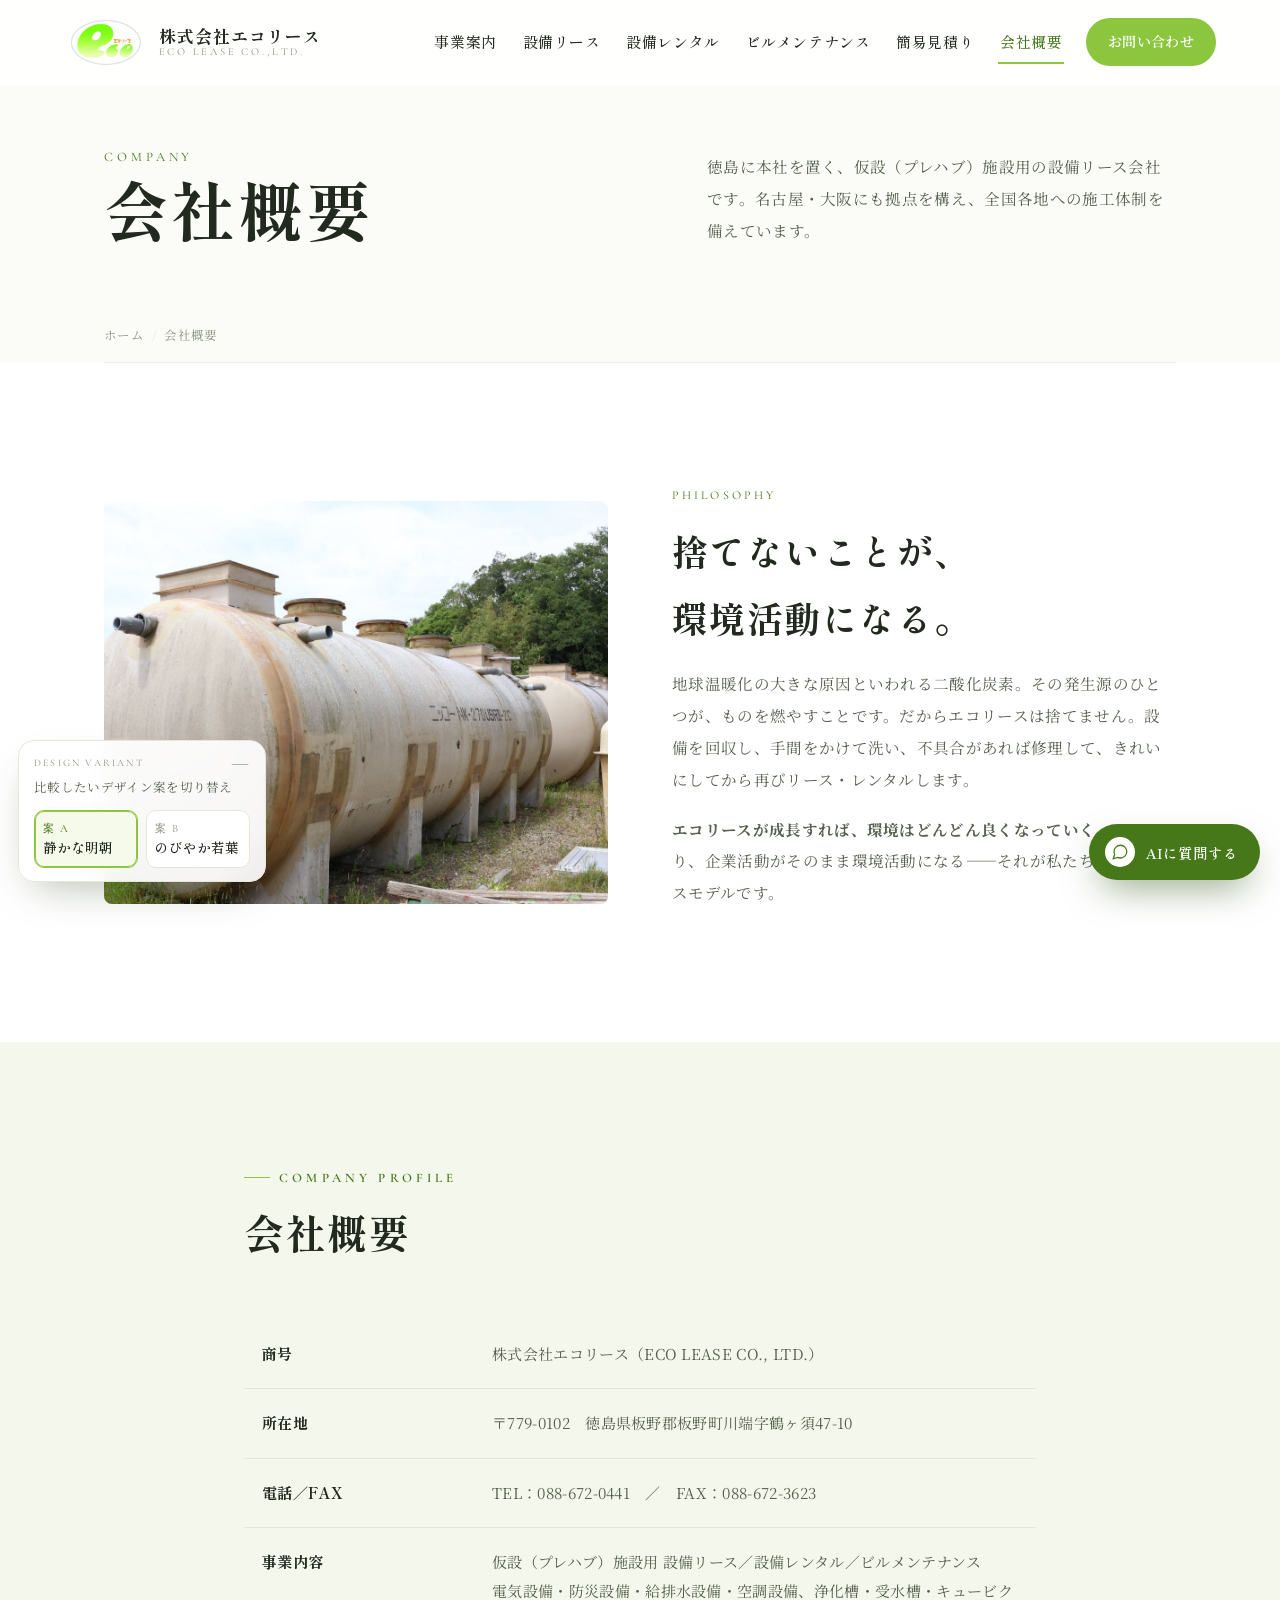
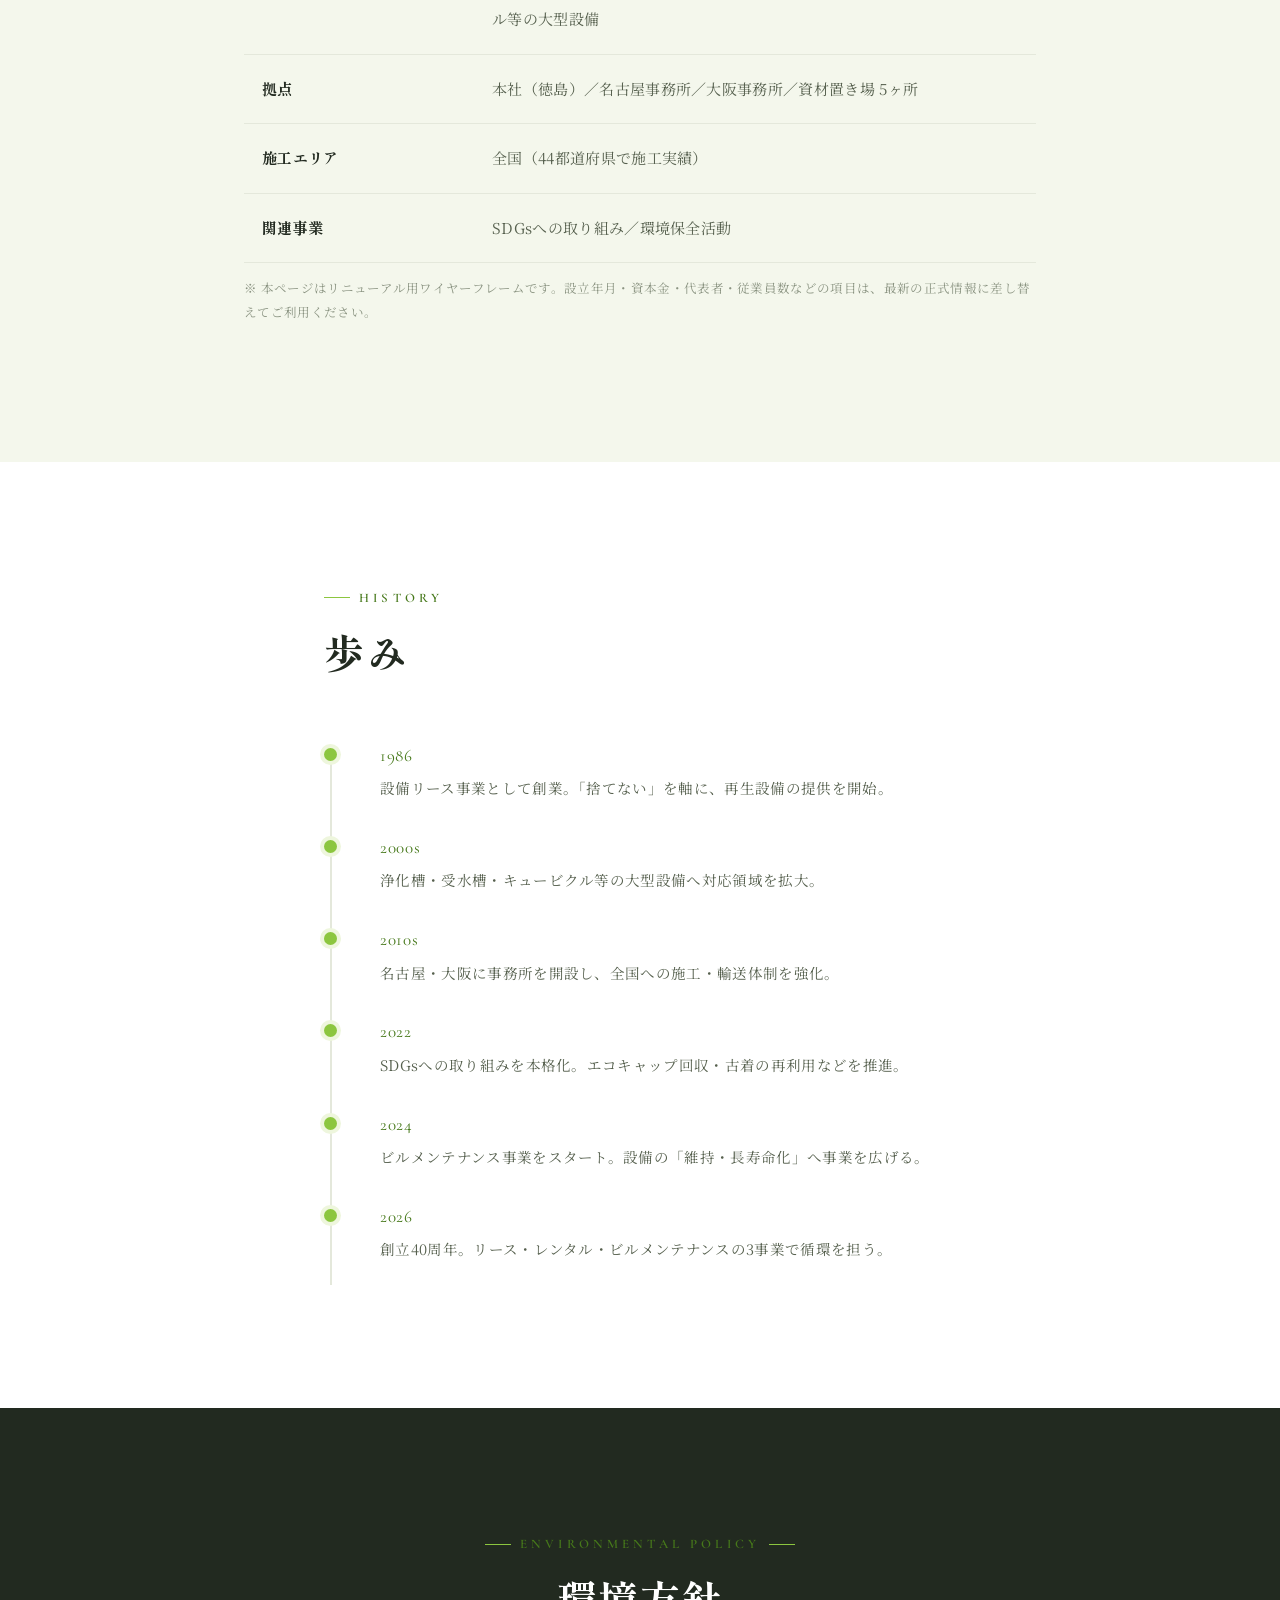
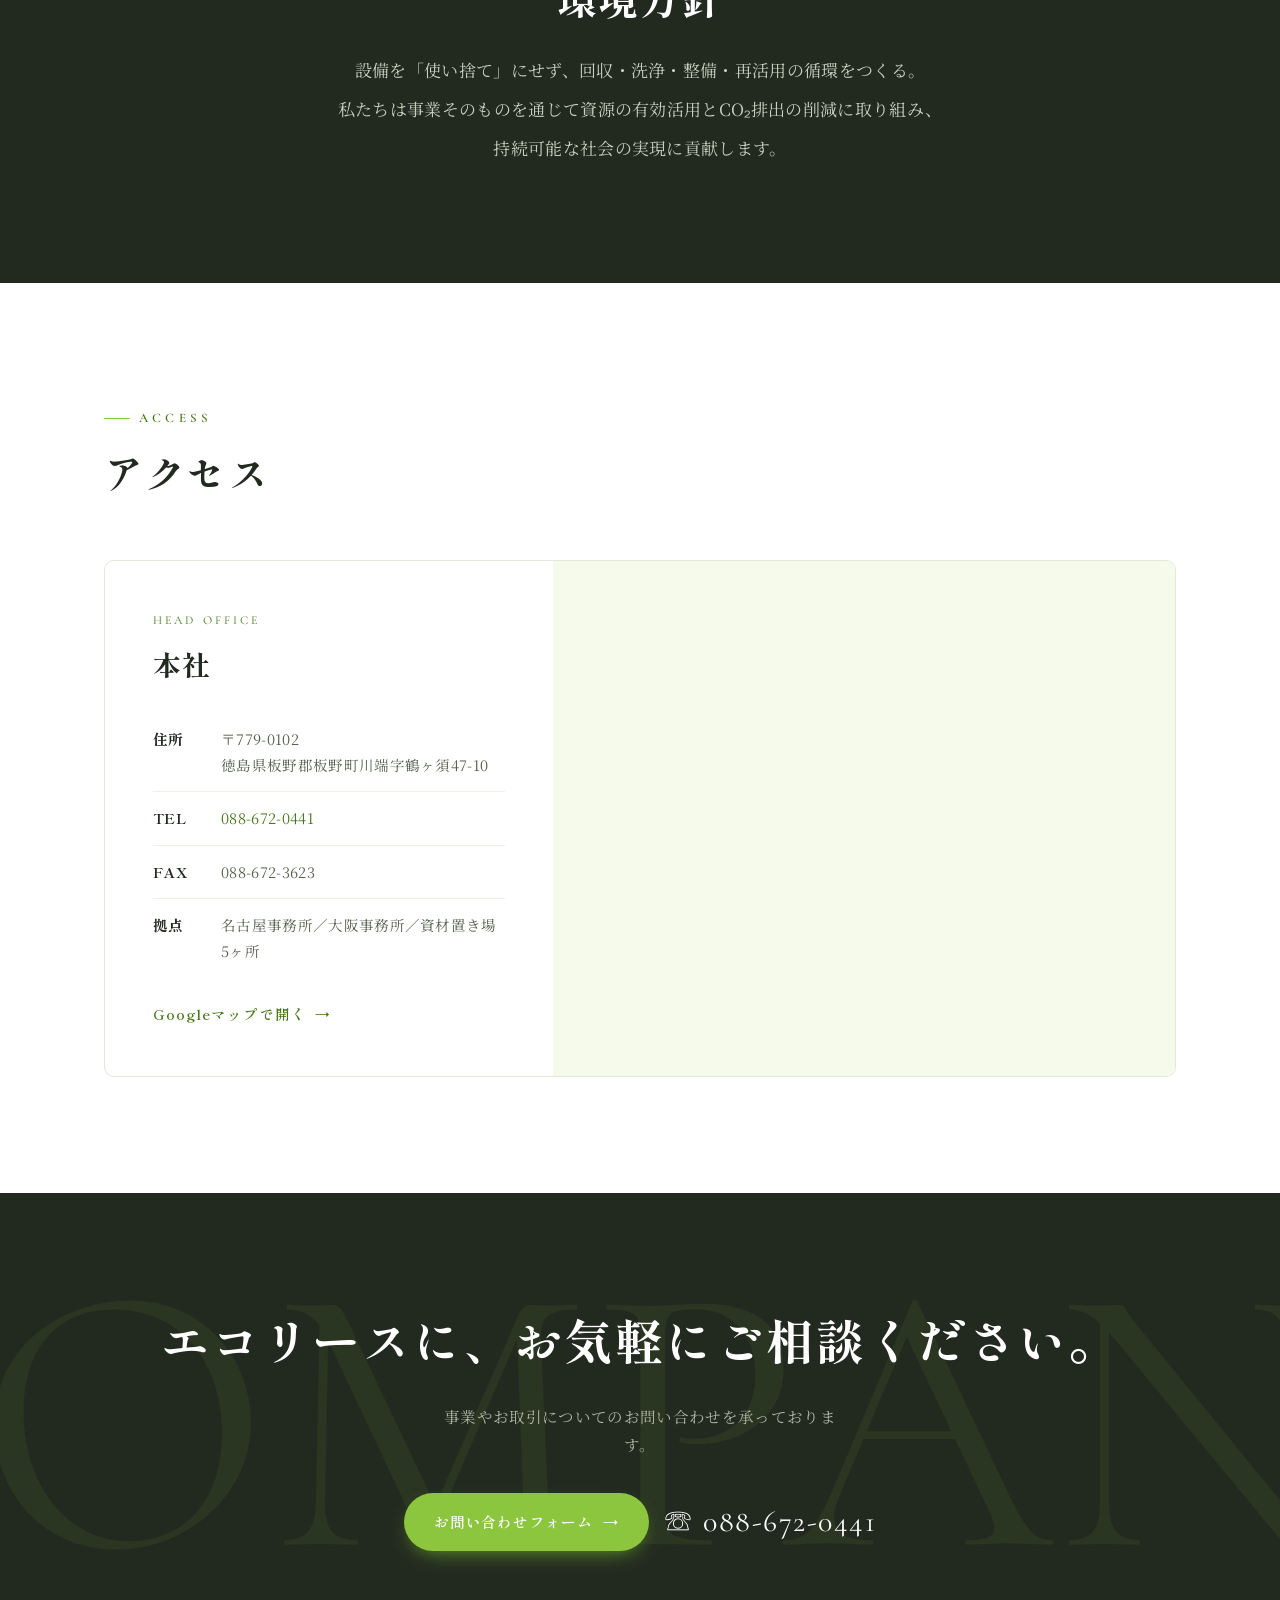
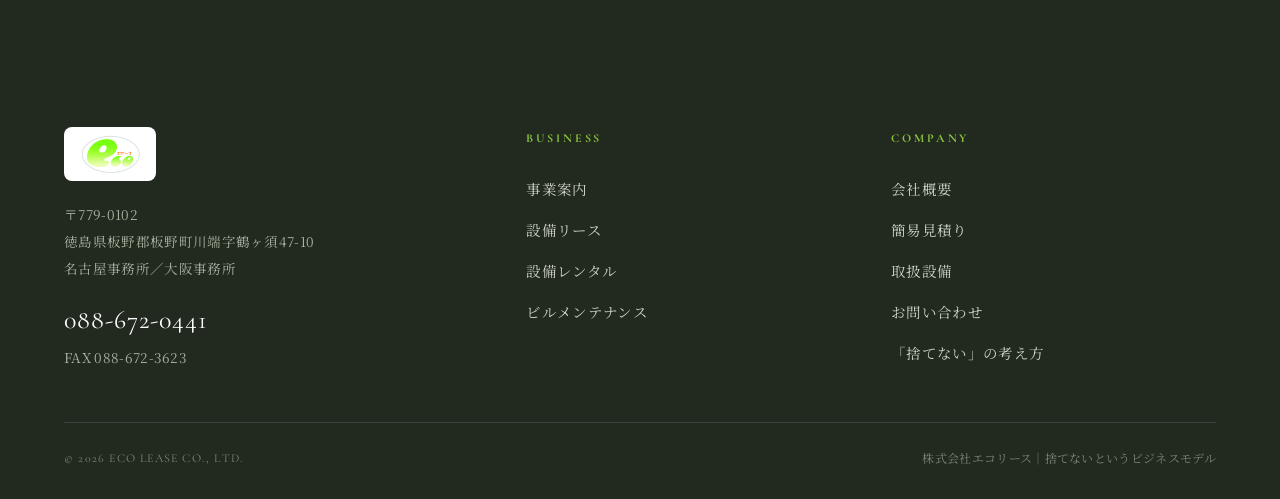
==== commit 65316bde: "Update company.html" ====
--- a/company.html
+++ b/company.html
@@ -14,7 +14,7 @@
 <header class="site-header">
   <div class="wrap-wide header-inner">
     <a href="index.html" class="brand">
-      <img src="assets/img/logo.png" alt="エコリース">
+      <img src="logo.png" alt="エコリース">
       <span class="brand-txt"><b>株式会社エコリース</b><span>ECO LEASE CO.,LTD.</span></span>
     </a>
     <nav class="nav">
@@ -55,7 +55,7 @@
 <!-- PHILOSOPHY -->
 <section class="section">
   <div class="wrap split">
-    <div class="split-media reveal"><img src="assets/img/johkasou.jpg" alt="浄化槽の保管"></div>
+    <div class="split-media reveal"><img src="johkasou.jpg" alt="浄化槽の保管"></div>
     <div class="split-body reveal d1">
       <span class="en">Philosophy</span>
       <h2>捨てないことが、<br>環境活動になる。</h2>
@@ -156,7 +156,7 @@
   <div class="wrap-wide">
     <div class="footer-top">
       <div class="footer-brand">
-        <img src="assets/img/logo.png" alt="エコリース">
+        <img src="logo.png" alt="エコリース">
         <p>〒779-0102<br>徳島県板野郡板野町川端字鶴ヶ須47-10<br>名古屋事務所／大阪事務所</p>
         <div class="tel">088-672-0441</div>
         <p>FAX 088-672-3623</p>
